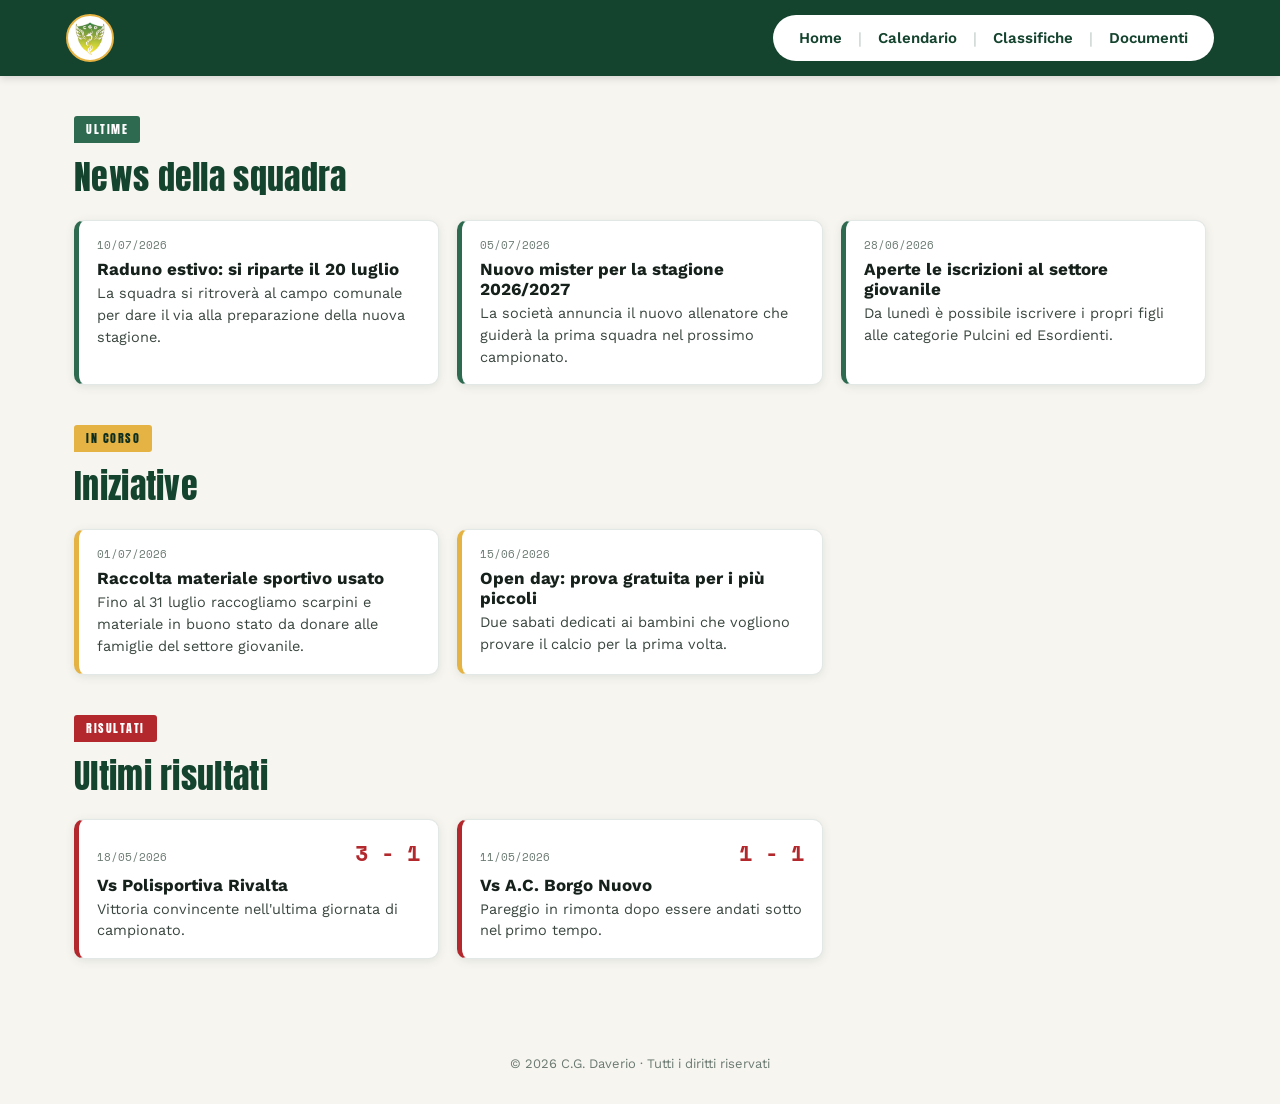
==== index.html @ 97151952 "rename index" ====
<!DOCTYPE html>
<html lang="it">
<head>
<meta charset="UTF-8">
<meta name="viewport" content="width=device-width, initial-scale=1.0">
<title>C.G. Daverio | Home</title>
<meta name="description" content="Sito ufficiale della squadra: news, calendario partite, classifiche e documenti.">

<link rel="preconnect" href="https://fonts.googleapis.com">
<link rel="preconnect" href="https://fonts.gstatic.com" crossorigin>
<link href="https://fonts.googleapis.com/css2?family=Anton&family=Space+Mono:wght@400;700&family=Work+Sans:wght@400;500;600;700&display=swap" rel="stylesheet">

<link rel="stylesheet" href="css/homepage.css">
</head>
<body>

<!-- HEADER -->
<header class="site-header">
  <div class="header-inner">
    <a class="brand" href="homepage.html" aria-label="Torna alla home">
      <span class="brand-crest">
        <img src="imgs/logo.png" alt="Stemma squadra" onerror="this.style.display='none'; this.nextElementSibling.style.display='flex';">
      </span>
    </a>

    <!-- Tabellone data/ora: visibile su mobile -->
    <div class="scoreboard" id="scoreboard" aria-live="off">
      <span class="scoreboard-date" id="scoreboard-date">--/--/----</span>
      <span class="scoreboard-time" id="scoreboard-time">--:--</span>
    </div>

    <!-- Nav orizzontale: visibile da pc -->
    <nav class="top-nav" aria-label="Navigazione principale">
      <a href="homepage.html" class="top-nav-link is-active">Home</a>
      <span class="top-nav-sep" aria-hidden="true">|</span>
      <a href="calendario.html" class="top-nav-link">Calendario</a>
      <span class="top-nav-sep" aria-hidden="true">|</span>
      <a href="classifiche.html" class="top-nav-link">Classifiche</a>
      <span class="top-nav-sep" aria-hidden="true">|</span>
      <a href="documenti.html" class="top-nav-link">Documenti</a>
    </nav>
  </div>
</header>

<!-- CONTENUTO -->
<main class="page">

  <section class="section-block" aria-labelledby="news-heading">
    <div class="section-tag">Ultime</div>
    <h1 id="news-heading" class="section-title">News della squadra</h1>

    <div class="news-list" id="news-list">
      <!-- Le card vengono generate da js/homepage.js -->
      <p class="news-empty" id="news-empty" hidden>Nessuna news al momento. Torna a trovarci presto.</p>
    </div>
  </section>

  <section class="section-block section-block--muted" aria-labelledby="iniziative-heading">
    <div class="section-tag section-tag--gold">In corso</div>
    <h2 id="iniziative-heading" class="section-title">Iniziative</h2>
    <div class="news-list" id="iniziative-list"></div>
  </section>

  <section class="section-block" aria-labelledby="risultati-heading">
    <div class="section-tag section-tag--red">Risultati</div>
    <h2 id="risultati-heading" class="section-title">Ultimi risultati</h2>
    <div class="news-list" id="risultati-list"></div>
  </section>

</main>

<footer class="site-footer">
  <p>&copy; <span id="anno-corrente">2026</span> C.G. Daverio &middot; Tutti i diritti riservati</p>
</footer>

<!-- BOTTOM NAV: fissa, solo mobile -->
<nav class="bottom-nav" aria-label="Navigazione rapida">
  <a href="homepage.html" class="bottom-nav-item is-active">
    <span class="bottom-nav-icon" aria-hidden="true">
      <svg viewBox="0 0 24 24" fill="none" stroke="currentColor" stroke-width="2" stroke-linecap="round" stroke-linejoin="round"><path d="M3 11.5 12 4l9 7.5"/><path d="M5 10v9a1 1 0 0 0 1 1h4v-6h4v6h4a1 1 0 0 0 1-1v-9"/></svg>
    </span>
    <span class="bottom-nav-label">Home</span>
  </a>
  <a href="calendario.html" class="bottom-nav-item">
    <span class="bottom-nav-icon" aria-hidden="true">
      <svg viewBox="0 0 24 24" fill="none" stroke="currentColor" stroke-width="2" stroke-linecap="round" stroke-linejoin="round"><rect x="3" y="5" width="18" height="16" rx="2"/><path d="M3 10h18M8 3v4M16 3v4"/></svg>
    </span>
    <span class="bottom-nav-label">Calendario</span>
  </a>
  <a href="classifiche.html" class="bottom-nav-item">
    <span class="bottom-nav-icon" aria-hidden="true">
      <svg viewBox="0 0 24 24" fill="none" stroke="currentColor" stroke-width="2" stroke-linecap="round" stroke-linejoin="round"><path d="M4 21V10M12 21V3M20 21v-7"/></svg>
    </span>
    <span class="bottom-nav-label">Classifiche</span>
  </a>
  <a href="documenti.html" class="bottom-nav-item">
    <span class="bottom-nav-icon" aria-hidden="true">
      <svg viewBox="0 0 24 24" fill="none" stroke="currentColor" stroke-width="2" stroke-linecap="round" stroke-linejoin="round"><path d="M14 3H7a2 2 0 0 0-2 2v14a2 2 0 0 0 2 2h10a2 2 0 0 0 2-2V8z"/><path d="M14 3v5h5"/></svg>
    </span>
    <span class="bottom-nav-label">Documenti</span>
  </a>
</nav>

<script src="js/homepage.js"></script>
</body>
</html>
---- css/homepage.css ----
/* =========================================================
   DESIGN TOKENS
   ========================================================= */
:root {
  --verde-pino: #14432E;
  --verde-pino-scuro: #0D2E1F;
  --verde-campo: #2D6A4F;
  --oro-stemma: #E4B343;
  --bianco-gesso: #F7F5F0;
  --bianco-puro: #FFFFFF;
  --inchiostro: #16211C;
  --grigio-erba: #6B7A72;
  --rosso-risultato: #B3282D;

  --font-display: 'Anton', 'Arial Narrow', sans-serif;
  --font-body: 'Work Sans', system-ui, sans-serif;
  --font-mono: 'Space Mono', 'Courier New', monospace;

  --header-h: 76px;
  --bottom-nav-h: 68px;
  --radius: 10px;
  --shadow-card: 0 2px 10px rgba(20, 67, 46, 0.10);
}

* { box-sizing: border-box; }

html { scroll-behavior: smooth; }

@media (prefers-reduced-motion: reduce) {
  html { scroll-behavior: auto; }
  * { animation-duration: 0.001ms !important; transition-duration: 0.001ms !important; }
}

body {
  margin: 0;
  font-family: var(--font-body);
  background: var(--bianco-gesso);
  color: var(--inchiostro);
  /* spazio per la bottom-nav fissa su mobile */
  padding-bottom: calc(var(--bottom-nav-h) + 12px);
}

a { color: inherit; text-decoration: none; }

img { max-width: 100%; display: block; }

:focus-visible {
  outline: 3px solid var(--oro-stemma);
  outline-offset: 2px;
}

/* =========================================================
   HEADER
   ========================================================= */
.site-header {
  position: sticky;
  top: 0;
  z-index: 20;
  background: var(--verde-pino);
  color: var(--bianco-puro);
  box-shadow: 0 2px 8px rgba(0,0,0,0.15);
}

.header-inner {
  max-width: 1180px;
  margin: 0 auto;
  padding: 10px 16px;
  display: flex;
  align-items: center;
  justify-content: space-between;
  gap: 16px;
  min-height: var(--header-h);
}

.brand {
  display: flex;
  align-items: center;
  gap: 12px;
  flex-shrink: 0;
}

.brand-crest {
  width: 48px;
  height: 48px;
  border-radius: 50%;
  background: var(--bianco-puro);
  border: 2px solid var(--oro-stemma);
  overflow: hidden;
  flex-shrink: 0;
  display: flex;
  align-items: center;
  justify-content: center;
}

.brand-crest img { width: 100%; height: 100%; object-fit: cover; }

.brand-crest-fallback {
  display: none;
  align-items: center;
  justify-content: center;
  width: 100%;
  height: 100%;
  font-family: var(--font-display);
  color: var(--verde-pino);
  font-size: 15px;
  letter-spacing: 0.5px;
}

.brand-name {
  font-family: var(--font-display);
  font-size: 18px;
  letter-spacing: 0.4px;
  line-height: 1.1;
  display: none; /* nascosto su mobile per dare spazio al tabellone */
}

/* Tabellone data/ora — elemento distintivo, stile segnapunti */
.scoreboard {
  display: flex;
  gap: 8px;
  font-family: var(--font-mono);
  background: var(--verde-pino-scuro);
  border: 1px solid rgba(228, 179, 67, 0.4);
  border-radius: 6px;
  padding: 6px 10px;
  color: var(--oro-stemma);
  font-size: 13px;
  line-height: 1.3;
  letter-spacing: 0.5px;
}

.scoreboard-date::after { content: ""; }

@media (min-width: 340px) {
  .scoreboard { flex-direction: column; text-align: right; }
}

/* Nav orizzontale — solo desktop */
.top-nav {
  display: none;
}

/* =========================================================
   MOBILE: bottom nav fissa
   ========================================================= */
.bottom-nav {
  position: fixed;
  left: 0;
  right: 0;
  bottom: 0;
  z-index: 30;
  display: flex;
  background: var(--verde-pino);
  border-top: 2px solid var(--oro-stemma);
  height: var(--bottom-nav-h);
  padding-bottom: env(safe-area-inset-bottom, 0);
  box-shadow: 0 -2px 10px rgba(0,0,0,0.18);
}

.bottom-nav-item {
  flex: 1 1 0;
  display: flex;
  flex-direction: column;
  align-items: center;
  justify-content: center;
  gap: 2px;
  color: rgba(255,255,255,0.72);
  font-size: 11px;
  font-weight: 600;
  padding: 6px 2px;
  transition: color 0.15s ease;
}

.bottom-nav-icon svg { width: 22px; height: 22px; }

.bottom-nav-item.is-active,
.bottom-nav-item:hover,
.bottom-nav-item:focus-visible {
  color: var(--oro-stemma);
}

/* =========================================================
   CONTENUTO / CARD
   ========================================================= */
.page {
  max-width: 900px;
  margin: 0 auto;
  padding: 24px 16px 8px;
}

.section-block { margin-bottom: 40px; }
.section-block--muted { }

.section-tag {
  display: inline-block;
  font-family: var(--font-display);
  font-size: 12px;
  letter-spacing: 1.5px;
  text-transform: uppercase;
  color: var(--bianco-puro);
  background: var(--verde-campo);
  padding: 4px 12px 5px;
  border-radius: 3px 3px 3px 0;
  margin-bottom: 8px;
}

.section-tag--gold { background: var(--oro-stemma); color: var(--verde-pino-scuro); }
.section-tag--red { background: var(--rosso-risultato); }

.section-title {
  font-family: var(--font-display);
  font-weight: 400;
  font-size: 28px;
  letter-spacing: 0.3px;
  margin: 0 0 18px;
  color: var(--verde-pino);
}

.news-list {
  display: flex;
  flex-direction: column;
  gap: 14px;
}

.news-empty {
  color: var(--grigio-erba);
  font-style: italic;
}

.news-card {
  display: block;
  background: var(--bianco-puro);
  border: 1px solid rgba(20,67,46,0.12);
  border-left: 5px solid var(--verde-campo);
  border-radius: var(--radius);
  padding: 16px 18px;
  box-shadow: var(--shadow-card);
  transition: transform 0.15s ease, box-shadow 0.15s ease;
}

a.news-card:hover,
a.news-card:focus-visible {
  transform: translateY(-2px);
  box-shadow: 0 6px 16px rgba(20, 67, 46, 0.18);
}

.news-card--iniziativa { border-left-color: var(--oro-stemma); }
.news-card--risultato { border-left-color: var(--rosso-risultato); }

.news-card-top {
  display: flex;
  align-items: baseline;
  justify-content: space-between;
  gap: 12px;
  margin-bottom: 6px;
}

.news-card-badge {
  font-family: var(--font-mono);
  font-size: 11px;
  color: var(--grigio-erba);
  white-space: nowrap;
}

.news-card-title {
  font-family: var(--font-body);
  font-weight: 700;
  font-size: 17px;
  margin: 0 0 4px;
  color: var(--inchiostro);
}

.news-card-excerpt {
  margin: 0;
  font-size: 14.5px;
  line-height: 1.5;
  color: #3a463f;
}

.news-card-score {
  font-family: var(--font-mono);
  font-weight: 700;
  font-size: 22px;
  color: var(--rosso-risultato);
}

/* =========================================================
   FOOTER
   ========================================================= */
.site-footer {
  text-align: center;
  padding: 24px 16px 20px;
  color: var(--grigio-erba);
  font-size: 13px;
}

/* =========================================================
   BREAKPOINT: DESKTOP / TABLET
   ========================================================= */
@media (min-width: 860px) {
  body { padding-bottom: 0; }

  .bottom-nav { display: none; }

  .scoreboard { display: none; }

  .brand-name { display: block; }

  .top-nav {
    display: flex;
    align-items: center;
    gap: 10px;
    background: var(--bianco-puro);
    border-radius: 999px;
    padding: 8px 20px;
    margin-left: auto;
  }

  .top-nav-link {
    font-family: var(--font-body);
    font-weight: 600;
    font-size: 15px;
    color: var(--verde-pino);
    padding: 6px 6px;
    border-radius: 999px;
  }

  .top-nav-link:hover,
  .top-nav-link:focus-visible {
    color: var(--rosso-risultato);
  }

  .top-nav-link.is-active {
    color: var(--bianco-puro);
    background: var(--verde-campo);
    padding: 6px 14px;
  }

  .top-nav-sep {
    color: rgba(20,67,46,0.3);
  }

  .page { max-width: 1180px; padding: 40px 24px 20px; }

  .section-title { font-size: 34px; }

  .news-list {
    display: grid;
    grid-template-columns: repeat(auto-fill, minmax(280px, 1fr));
    gap: 18px;
  }
}
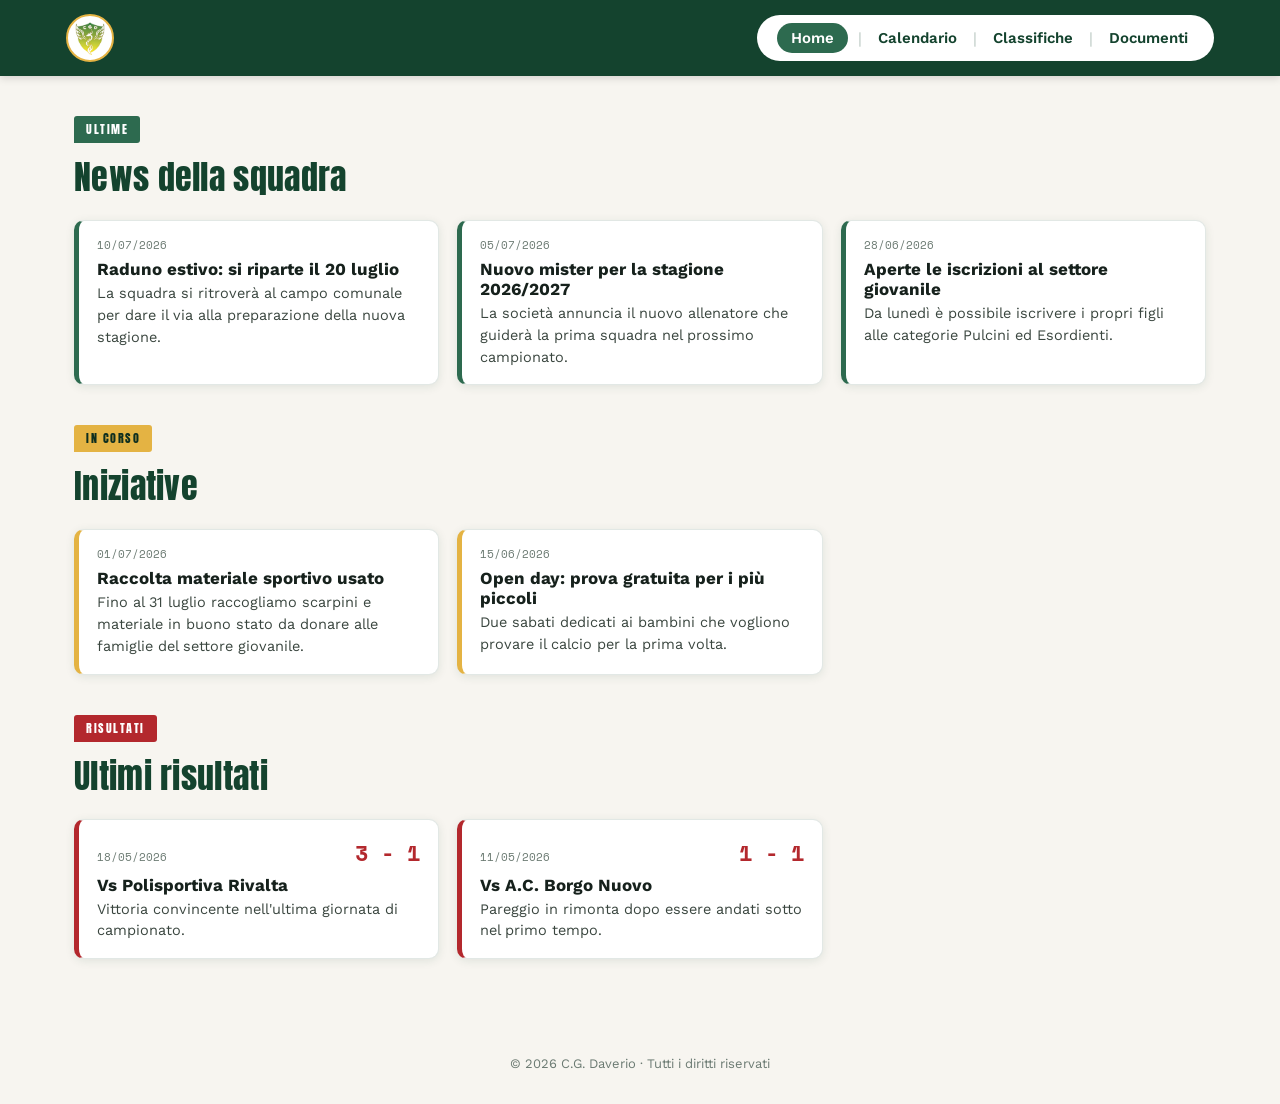
==== commit e765424c: "zio pera" ====
--- a/index.html
+++ b/index.html
@@ -17,7 +17,7 @@
 <!-- HEADER -->
 <header class="site-header">
   <div class="header-inner">
-    <a class="brand" href="homepage.html" aria-label="Torna alla home">
+    <a class="brand" href="index.html" aria-label="Torna alla home">
       <span class="brand-crest">
         <img src="imgs/logo.png" alt="Stemma squadra" onerror="this.style.display='none'; this.nextElementSibling.style.display='flex';">
       </span>
@@ -31,7 +31,7 @@
 
     <!-- Nav orizzontale: visibile da pc -->
     <nav class="top-nav" aria-label="Navigazione principale">
-      <a href="homepage.html" class="top-nav-link is-active">Home</a>
+      <a href="index.html" class="top-nav-link is-active">Home</a>
       <span class="top-nav-sep" aria-hidden="true">|</span>
       <a href="calendario.html" class="top-nav-link">Calendario</a>
       <span class="top-nav-sep" aria-hidden="true">|</span>
@@ -75,7 +75,7 @@
 
 <!-- BOTTOM NAV: fissa, solo mobile -->
 <nav class="bottom-nav" aria-label="Navigazione rapida">
-  <a href="homepage.html" class="bottom-nav-item is-active">
+  <a href="index.html" class="bottom-nav-item is-active">
     <span class="bottom-nav-icon" aria-hidden="true">
       <svg viewBox="0 0 24 24" fill="none" stroke="currentColor" stroke-width="2" stroke-linecap="round" stroke-linejoin="round"><path d="M3 11.5 12 4l9 7.5"/><path d="M5 10v9a1 1 0 0 0 1 1h4v-6h4v6h4a1 1 0 0 0 1-1v-9"/></svg>
     </span>
